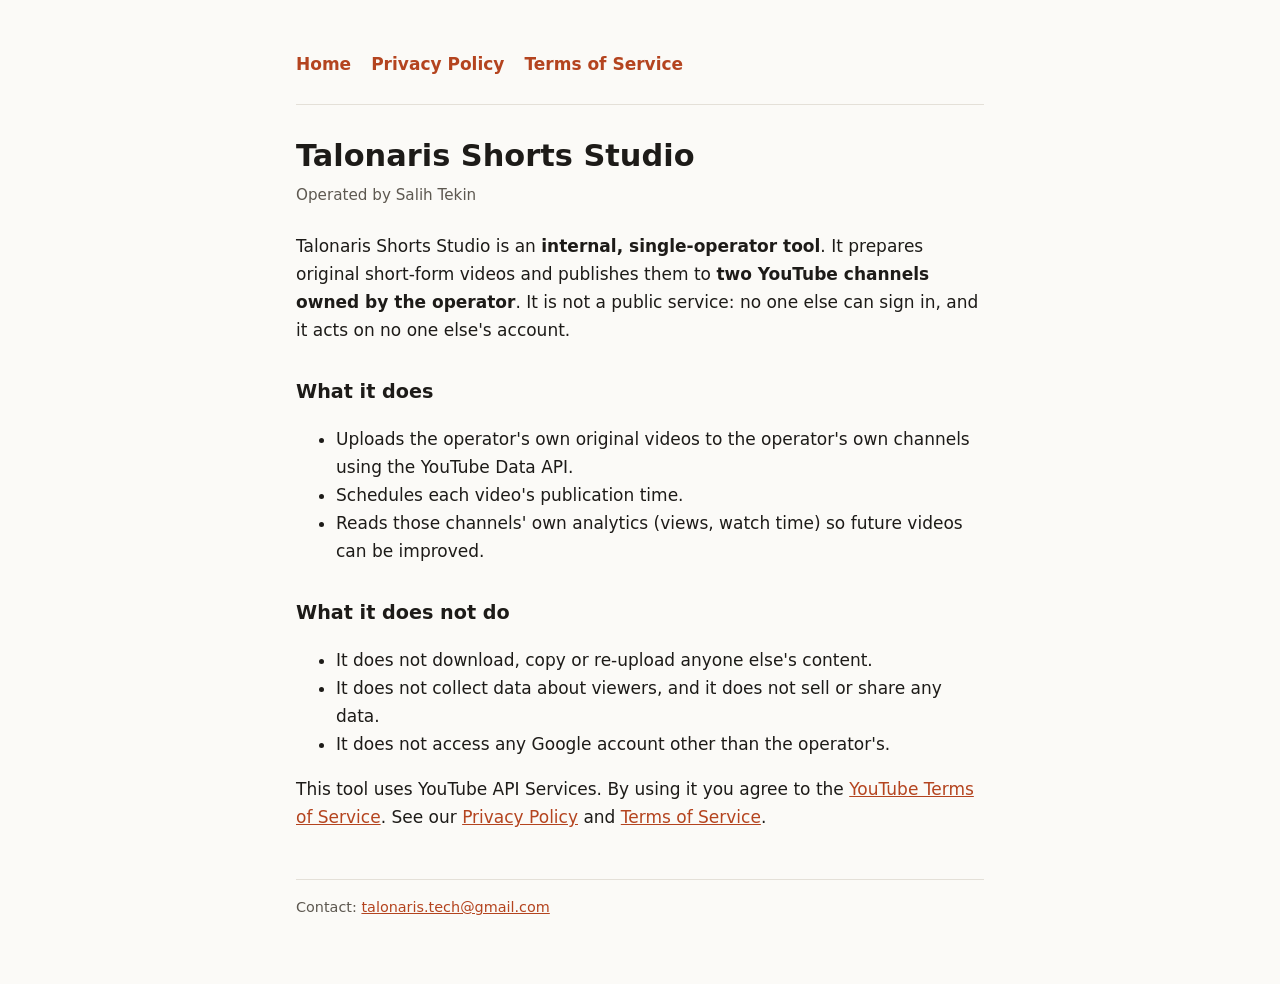
==== index.html @ 8859719e "Add files via upload" ====
<!doctype html>
<html lang="en">
<head>
<meta charset="utf-8">
<meta name="viewport" content="width=device-width,initial-scale=1">
<title>Talonaris Shorts Studio</title>
<meta name="description" content="An internal, single-operator tool that publishes original short-form videos to the operator's own YouTube channels.">
<link rel="stylesheet" href="style.css">
</head>
<body>
<main>
<nav aria-label="Site"><a href="./">Home</a><a href="privacy.html">Privacy Policy</a><a href="terms.html">Terms of Service</a></nav>

<h1>Talonaris Shorts Studio</h1>
<p class="meta">Operated by Salih Tekin</p>

<p>Talonaris Shorts Studio is an <strong>internal, single-operator tool</strong>. It prepares original short-form videos and publishes them to <strong>two YouTube channels owned by the operator</strong>. It is not a public service: no one else can sign in, and it acts on no one else's account.</p>

<h2>What it does</h2>
<ul>
<li>Uploads the operator's own original videos to the operator's own channels using the YouTube Data API.</li>
<li>Schedules each video's publication time.</li>
<li>Reads those channels' own analytics (views, watch time) so future videos can be improved.</li>
</ul>

<h2>What it does not do</h2>
<ul>
<li>It does not download, copy or re-upload anyone else's content.</li>
<li>It does not collect data about viewers, and it does not sell or share any data.</li>
<li>It does not access any Google account other than the operator's.</li>
</ul>

<p>This tool uses YouTube API Services. By using it you agree to the <a href="https://www.youtube.com/t/terms">YouTube Terms of Service</a>. See our <a href="privacy.html">Privacy Policy</a> and <a href="terms.html">Terms of Service</a>.</p>

<footer>Contact: <a href="mailto:talonaris.tech@gmail.com">talonaris.tech@gmail.com</a></footer>
</main>
</body>
</html>
---- style.css ----
:root{--bg:#fbfaf7;--fg:#1d1b18;--muted:#5d5850;--line:#e4e0d8;--accent:#b4441f}
@media (prefers-color-scheme:dark){:root{--bg:#141311;--fg:#ece8e1;--muted:#a39d93;--line:#2c2a26;--accent:#ff8a5c}}
*{box-sizing:border-box}
body{margin:0;background:var(--bg);color:var(--fg);font:17px/1.65 system-ui,-apple-system,"Segoe UI",sans-serif}
main{max-width:720px;margin:0 auto;padding:40px 16px 64px}
nav{display:flex;gap:20px;flex-wrap:wrap;padding-bottom:16px;border-bottom:1px solid var(--line);margin-bottom:32px}
a{color:var(--accent)}
nav a{text-decoration:none;font-weight:600;padding:10px 0;display:inline-block}
nav a:focus-visible,a:focus-visible{outline:2px solid var(--accent);outline-offset:3px}
h1{font-size:1.9rem;line-height:1.25;margin:0 0 8px}
h2{font-size:1.2rem;margin:32px 0 8px}
.meta{color:var(--muted);font-size:.95rem;margin:0 0 24px}
footer{margin-top:48px;padding-top:16px;border-top:1px solid var(--line);color:var(--muted);font-size:.9rem}
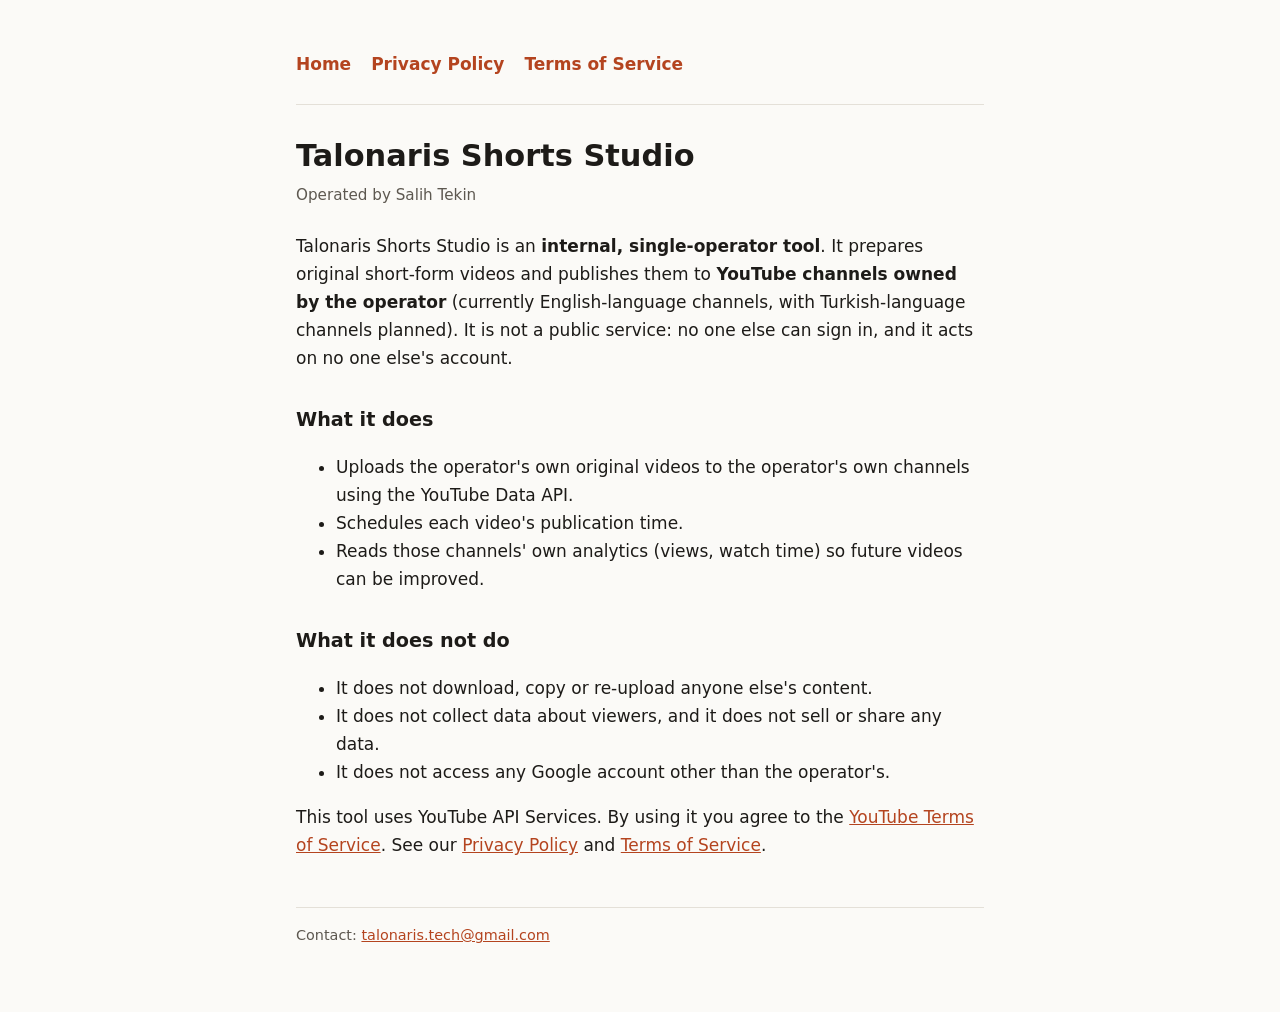
==== commit bf3965d9: "Add files via upload" ====
--- a/index.html
+++ b/index.html
@@ -14,7 +14,7 @@
 <h1>Talonaris Shorts Studio</h1>
 <p class="meta">Operated by Salih Tekin</p>
 
-<p>Talonaris Shorts Studio is an <strong>internal, single-operator tool</strong>. It prepares original short-form videos and publishes them to <strong>two YouTube channels owned by the operator</strong>. It is not a public service: no one else can sign in, and it acts on no one else's account.</p>
+<p>Talonaris Shorts Studio is an <strong>internal, single-operator tool</strong>. It prepares original short-form videos and publishes them to <strong>YouTube channels owned by the operator</strong> (currently English-language channels, with Turkish-language channels planned). It is not a public service: no one else can sign in, and it acts on no one else's account.</p>
 
 <h2>What it does</h2>
 <ul>
